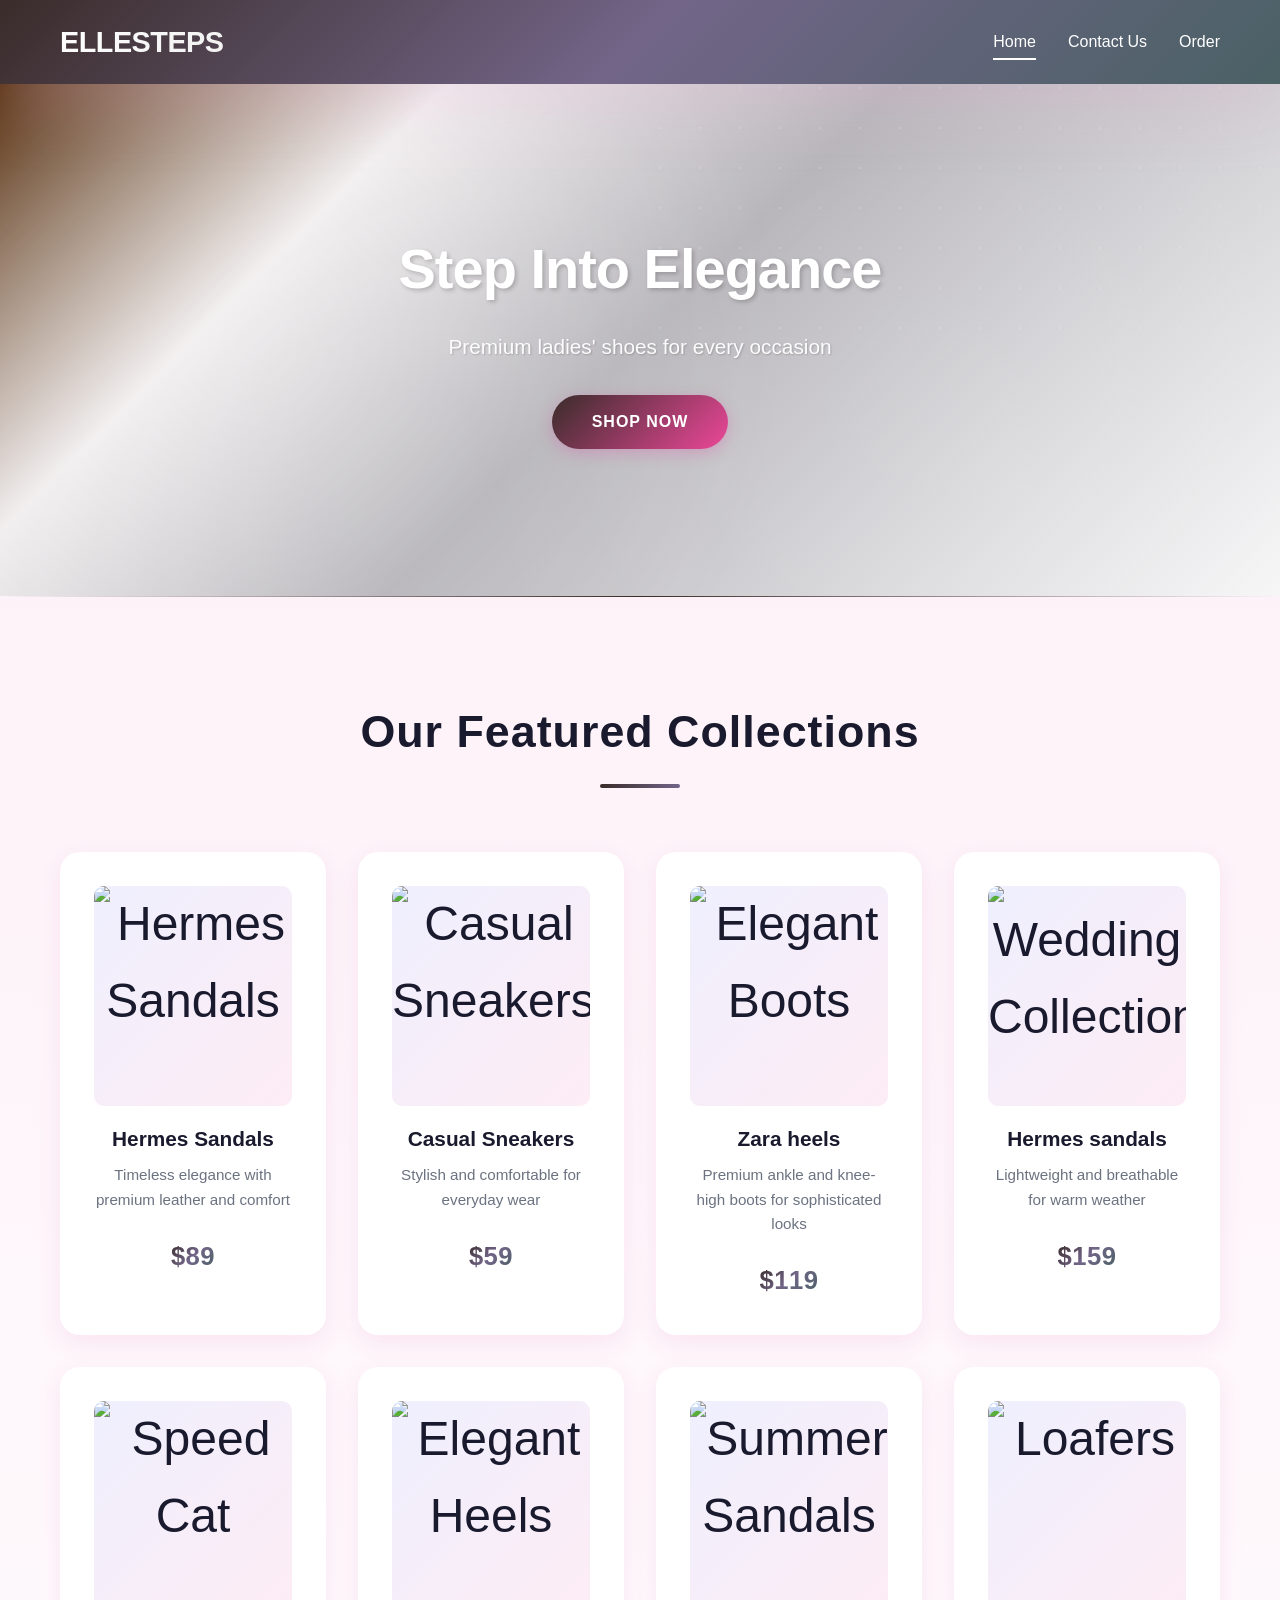
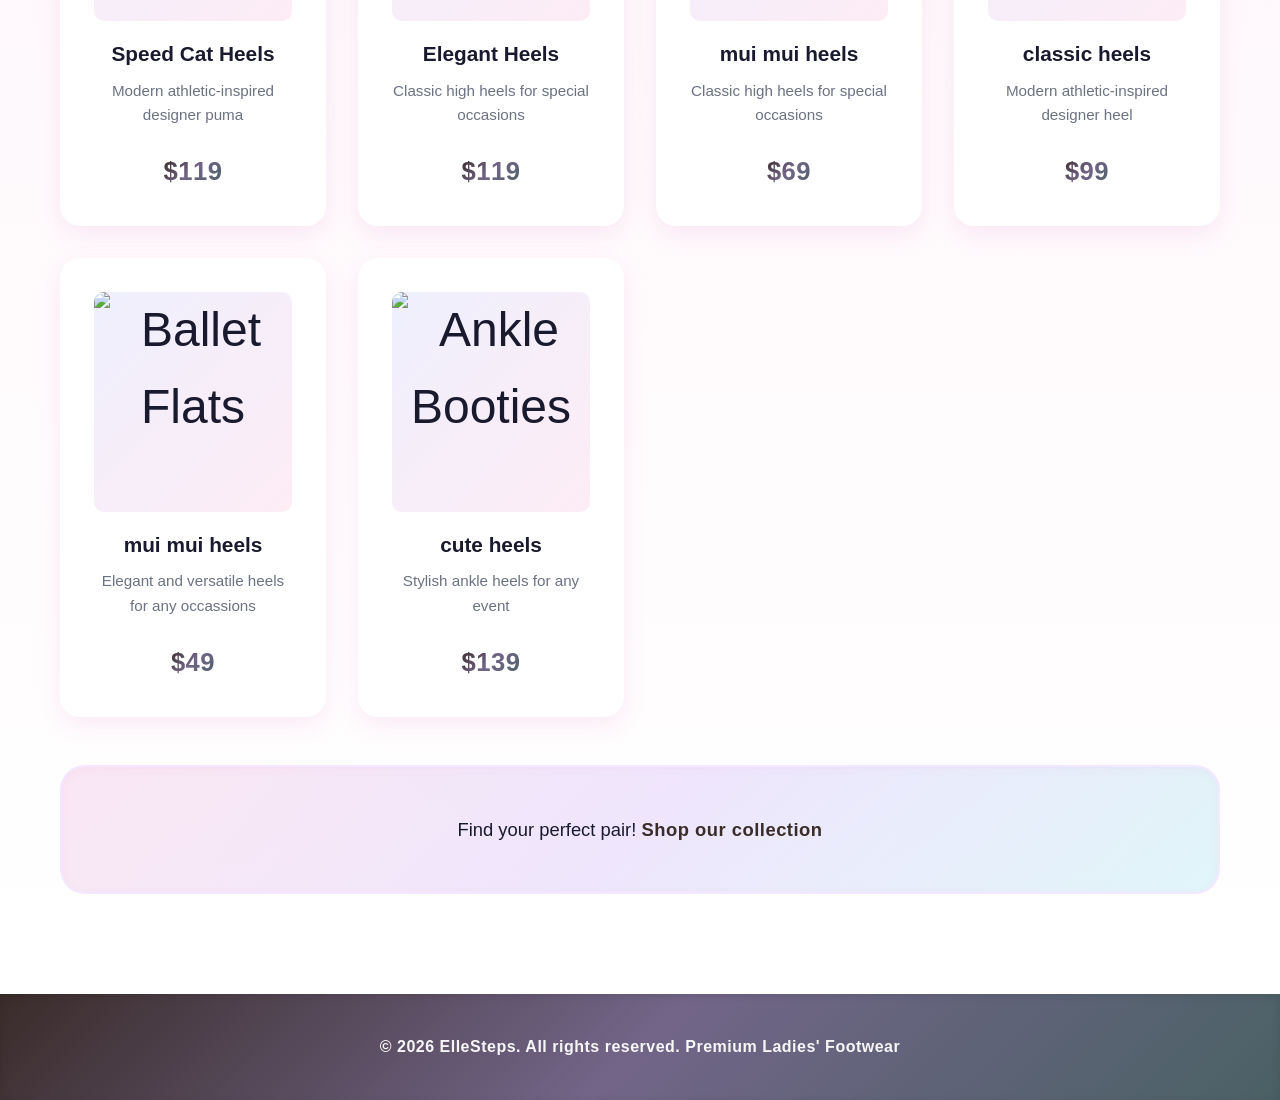
==== index.html @ 073433c5 "Add files via upload" ====
<!DOCTYPE html>
<html lang="en">
<head>
    <meta charset="UTF-8">
    <meta name="viewport" content="width=device-width, initial-scale=1.0">
    <title>Welcome - Elegant Ladies Shoes Shop</title>
    <link rel="stylesheet" href="style.css">
</head>
<body>
    <!-- Navigation -->
    <nav class="navbar">
        <div class="container">
            <div class="logo">ElleSteps</div>
            <ul class="nav-links">
                <li><a href="index.html" class="active">Home</a></li>
                <li><a href="contact.html">Contact Us</a></li>
                <li><a href="order.html">Order</a></li>
            </ul>
        </div>
    </nav>

    <!-- Hero Section -->
    <section class="hero">
        <div class="container">
            <div class="hero-content">
                <h1>Step Into Elegance</h1>
                <p>Premium ladies' shoes for every occasion</p>
                <a href="order.html" class="btn btn-primary">Shop Now</a>
            </div>
        </div>
    </section>

    <!-- Featured Items Section -->
    <section class="featured">
        <div class="container">
            <h2>Our Featured Collections</h2>
            <div class="items-grid">
                <div class="item-card">
                    <div class="item-image">
                        <img src="images/shoe1.jpg" alt="Hermes Sandals">
                    </div>
                    <h3>Hermes Sandals</h3>
                    <p>Timeless elegance with premium leather and comfort</p>
                    <span class="price">$89</span>
                </div>
                <div class="item-card">
                    <div class="item-image">
                        <img src="images/shoe2.jpg" alt="Casual Sneakers">
                    </div>
                    <h3>Casual Sneakers</h3>
                    <p>Stylish and comfortable for everyday wear</p>
                    <span class="price">$59</span>
                </div>
                <div class="item-card">
                    <div class="item-image">
                        <img src="images/shoe3.jpg" alt="Elegant Boots">
                    </div>
                    <h3>Zara heels</h3>
                    <p>Premium ankle and knee-high boots for sophisticated looks</p>
                    <span class="price">$119</span>
                </div>
                <div class="item-card">
                    <div class="item-image">
                        <img src="images/shoe4.jpg" alt="Wedding Collection">
                    </div>
                    <h3>Hermes sandals</h3>
                    <p>Lightweight and breathable for warm weather</p>
                    <span class="price">$159</span>
                </div>
                <div class="item-card">
                    <div class="item-image">
                        <img src="images/shoe5.jpg" alt="Speed Cat">
                    </div>
                    <h3>Speed Cat Heels</h3>
                    <p>Modern athletic-inspired designer puma</p>
                    <span class="price">$119</span>
                </div>
                <div class="item-card">
                    <div class="item-image">
                        <img src="images/shoe6.jpg" alt="Elegant Heels">
                    </div>
                    <h3>Elegant Heels</h3>
                    <p>Classic high heels for special occasions</p>
                    <span class="price">$119</span>
                </div>
                <div class="item-card">
                    <div class="item-image">
                        <img src="images/shoe7.jpg" alt="Summer Sandals">
                    </div>
                    <h3>mui mui heels</h3>
                    <p>Classic high heels for special occasions</p>
                    <span class="price">$69</span>
                </div>
                <div class="item-card">
                    <div class="item-image">
                        <img src="images/shoe8.jpg" alt="Loafers">
                    </div>
                    <h3>classic heels</h3>
                    <p>Modern athletic-inspired designer heel</p>
                    <span class="price">$99</span>
                </div>
                <div class="item-card">
                    <div class="item-image">
                        <img src="images/shoe9.jpg" alt="Ballet Flats">
                    </div>
                    <h3>mui mui heels</h3>
                    <p>Elegant and versatile heels for any occassions</p>
                    <span class="price">$49</span>
                </div>
                <div class="item-card">
                    <div class="item-image">
                        <img src="images/shoe10.jpg" alt="Ankle Booties">
                    </div>
                    <h3>cute heels</h3>
                    <p>Stylish ankle heels for any event</p>
                    <span class="price">$139</span>
                </div>
            </div>
            <div class="cta-section">
                <p>Find your perfect pair! <a href="order.html" class="link">Shop our collection</a></p>
            </div>
        </div>
    </section>

    <!-- Footer -->
    <footer class="footer">
        <div class="container">
            <p>&copy; 2026 ElleSteps. All rights reserved. Premium Ladies' Footwear</p>
        </div>
    </footer>
</body>
</html>
---- style.css ----
/* ===================================
   Global Styles & Variables
   =================================== */

:root {
    --primary-color: #3a2c2a;
    --primary-dark: #2e2a2c;
    --secondary-color: #726588;
    --accent-color: #4a6165;
    --success-color: #424444;
    --danger-color: #343232;
    --warning-color: #dddbd8;
    --light-bg: #fdf2f8;
    --dark-text: #1a1a2e;
    --light-text: #6b7280;
    --border-color: #f3e8ff;
    --shadow: 0 10px 40px rgba(235, 231, 233, 0.15);
    --shadow-lg: 0 25px 60px rgba(227, 180, 211, 0.25);
    --transition: all 0.4s cubic-bezier(0.34, 1.56, 0.64, 1);
}

* {
    margin: 0;
    padding: 0;
    box-sizing: border-box;
}

html {
    scroll-behavior: smooth;
}

body {
    font-family: 'Segoe UI', Tahoma, Geneva, Verdana, sans-serif;
    color: var(--dark-text);
    background-color: #ffffff;
    line-height: 1.6;
}

.container {
    max-width: 1200px;
    margin: 0 auto;
    padding: 0 20px;
}

/* ===================================
   Navigation & Header
   =================================== */

.navbar {
    background: linear-gradient(135deg, var(--primary-color) 0%, var(--secondary-color) 50%, var(--accent-color) 100%);
    padding: 1.2rem 0;
    position: sticky;
    top: 0;
    z-index: 1000;
    box-shadow: var(--shadow-lg);
    backdrop-filter: blur(10px);
}

.navbar .container {
    display: flex;
    justify-content: space-between;
    align-items: center;
}

.logo {
    font-size: 1.8rem;
    font-weight: 700;
    color: #ffffff;
    letter-spacing: -0.5px;
    text-transform: uppercase;
    background: linear-gradient(135deg, #ffffff 0%, #f0f0f0 100%);
    -webkit-background-clip: text;
    -webkit-text-fill-color: transparent;
    background-clip: text;
}

.nav-links {
    display: flex;
    list-style: none;
    gap: 2rem;
}

.nav-links a {
    color: #ffffff;
    text-decoration: none;
    font-weight: 500;
    position: relative;
    transition: var(--transition);
    padding: 0.5rem 0;
}

.nav-links a::after {
    content: '';
    position: absolute;
    width: 0;
    height: 2px;
    bottom: -2px;
    left: 0;
    background-color: #ffffff;
    transition: width 0.3s ease;
}

.nav-links a:hover::after,
.nav-links a.active::after {
    width: 100%;
}

.nav-links a:hover {
    opacity: 0.8;
}

/* ===================================
   Hero Section
   =================================== */

.hero {
    background: linear-gradient(135deg, #512805 0%, #f1eeef 25%, #b6b4b9 50%, #f6f6f7 100%);
    color: #ffffff;
    padding: 140px 20px;
    text-align: center;
    position: relative;
    overflow: hidden;
}

.hero::before {
    content: '';
    position: absolute;
    top: -50%;
    right: -50%;
    width: 100%;
    height: 100%;
    background: radial-gradient(circle, rgba(255, 255, 255, 0.15) 1px, transparent 1px);
    background-size: 40px 40px;
    animation: moveBackground 20s linear infinite;
    pointer-events: none;
}

.hero::after {
    content: '';
    position: absolute;
    top: 0;
    left: 0;
    right: 0;
    bottom: 0;
    background-image: 
        radial-gradient(circle at 20% 50%, rgba(255, 255, 255, 0.15) 0%, transparent 50%),
        radial-gradient(circle at 80% 80%, rgba(255, 255, 255, 0.1) 0%, transparent 50%);
    pointer-events: none;
}

.hero-content {
    position: relative;
    z-index: 1;
    animation: slideInDown 0.8s ease;
}

.hero h1 {
    font-size: 3.5rem;
    margin-bottom: 1rem;
    font-weight: 800;
    letter-spacing: -1px;
    text-shadow: 2px 2px 4px rgba(0, 0, 0, 0.2);
}

.hero p {
    font-size: 1.3rem;
    margin-bottom: 2rem;
    opacity: 0.95;
    text-shadow: 1px 1px 2px rgba(0, 0, 0, 0.2);
}

/* ===================================
   Buttons
   =================================== */

.btn {
    display: inline-block;
    padding: 0.875rem 2.5rem;
    border: none;
    border-radius: 50px;
    font-size: 1rem;
    font-weight: 700;
    cursor: pointer;
    transition: var(--transition);
    text-transform: uppercase;
    letter-spacing: 1px;
    text-decoration: none;
    position: relative;
    overflow: hidden;
    box-shadow: 0 4px 15px rgba(217, 70, 166, 0.3);
}

.btn::before {
    content: '';
    position: absolute;
    top: 50%;
    left: 50%;
    width: 0;
    height: 0;
    border-radius: 50%;
    background: rgba(255, 255, 255, 0.3);
    transform: translate(-50%, -50%);
    transition: width 0.6s, height 0.6s;
}

.btn:hover::before {
    width: 300px;
    height: 300px;
}

.btn-primary {
    background: linear-gradient(135deg, var(--primary-color) 0%, #ec4899 100%);
    color: #ffffff;
}

.btn-primary:hover {
    transform: translateY(-3px);
    box-shadow: 0 8px 30px rgba(217, 70, 166, 0.5);
}

.btn-secondary {
    background: linear-gradient(135deg, #94a3b8 0%, #64748b 100%);
    color: #ffffff;
}

.btn-secondary:hover {
    transform: translateY(-3px);
    box-shadow: 0 8px 30px rgba(100, 116, 139, 0.4);
}

.btn-danger {
    background: linear-gradient(135deg, var(--danger-color) 0%, #dc2626 100%);
    color: #ffffff;
    padding: 0.6rem 1.2rem;
    font-size: 0.9rem;
    box-shadow: 0 4px 15px rgba(239, 68, 68, 0.3);
}

.btn-danger:hover {
    transform: translateY(-2px);
    box-shadow: 0 5px 20px rgba(239, 68, 68, 0.4);
}

/* ===================================
   Featured Section
   =================================== */

.featured {
    padding: 100px 20px;
    background: linear-gradient(180deg, var(--light-bg) 0%, #ffffff 100%);
    position: relative;
}

.featured::before {
    content: '';
    position: absolute;
    top: 0;
    left: 0;
    right: 0;
    height: 1px;
    background: linear-gradient(90deg, transparent, var(--primary-color), transparent);
}

.featured h2 {
    font-size: 2.8rem;
    margin-bottom: 4rem;
    text-align: center;
    position: relative;
    display: inline-block;
    width: 100%;
    font-weight: 800;
    letter-spacing: 1px;
}

.featured h2::after {
    content: '';
    display: block;
    width: 80px;
    height: 4px;
    background: linear-gradient(90deg, var(--primary-color), var(--secondary-color));
    margin: 1rem auto 0;
    border-radius: 2px;
}

.items-grid {
    display: grid;
    grid-template-columns: repeat(auto-fit, minmax(250px, 1fr));
    gap: 2rem;
    margin-bottom: 3rem;
}

.item-card {
    background: #ffffff;
    border-radius: 20px;
    padding: 2rem;
    text-align: center;
    box-shadow: 0 8px 25px rgba(217, 70, 166, 0.1);
    transition: var(--transition);
    border: 2px solid transparent;
    position: relative;
    overflow: hidden;
}

.item-card::before {
    content: '';
    position: absolute;
    top: 0;
    left: -100%;
    width: 100%;
    height: 4px;
    background: linear-gradient(90deg, var(--primary-color), var(--accent-color), var(--secondary-color));
    animation: none;
}

.item-card:hover::before {
    left: 100%;
    animation: slideRight 0.6s ease;
}

.item-card::after {
    content: '';
    position: absolute;
    top: 0;
    left: 0;
    right: 0;
    bottom: 0;
    background: radial-gradient(circle at var(--mouse-x, 50%) var(--mouse-y, 50%), rgba(217, 70, 166, 0.1), transparent 80%);
    opacity: 0;
    transition: opacity 0.3s;
    pointer-events: none;
}

.item-card:hover::after {
    opacity: 1;
}

.item-card:hover {
    transform: translateY(-15px) scale(1.02);
    box-shadow: var(--shadow-lg);
    border-color: var(--primary-color);
}

.item-image {
    font-size: 3rem;
    margin-bottom: 1rem;
    animation: float 3s ease-in-out infinite;
    width: 100%;
    height: 220px;
    overflow: hidden;
    border-radius: 10px;
    display: flex;
    align-items: center;
    justify-content: center;
    background: linear-gradient(135deg, rgba(99, 102, 241, 0.1), rgba(236, 72, 153, 0.1));
}

.item-image img {
    width: 100%;
    height: 100%;
    object-fit: cover;
    transition: var(--transition);
}

.item-card:hover .item-image img {
    transform: scale(1.05);
}

.item-card h3 {
    font-size: 1.3rem;
    margin-bottom: 0.5rem;
    color: var(--dark-text);
}

.item-card p {
    color: var(--light-text);
    margin-bottom: 1.5rem;
    font-size: 0.95rem;
}

.price {
    font-size: 1.6rem;
    font-weight: 800;
    background: linear-gradient(135deg, var(--primary-color), var(--secondary-color), var(--accent-color));
    -webkit-background-clip: text;
    -webkit-text-fill-color: transparent;
    background-clip: text;
    letter-spacing: 0.5px;
}

.cta-section {
    text-align: center;
    padding: 3rem;
    background: linear-gradient(135deg, rgba(217, 70, 166, 0.12), rgba(124, 58, 237, 0.12), rgba(6, 182, 212, 0.12));
    border: 2px solid var(--border-color);
    border-radius: 25px;
    font-size: 1.15rem;
    position: relative;
    overflow: hidden;
    box-shadow: inset 0 2px 10px rgba(217, 70, 166, 0.05);
}

.cta-section::before {
    content: '';
    position: absolute;
    top: 0;
    left: -100%;
    width: 100%;
    height: 100%;
    background: linear-gradient(90deg, transparent, rgba(255, 255, 255, 0.3), transparent);
    transition: left 0.6s ease;
    pointer-events: none;
}

.cta-section:hover::before {
    left: 100%;
}

.cta-section .link {
    color: var(--primary-color);
    font-weight: 700;
    text-decoration: none;
    position: relative;
    letter-spacing: 0.5px;
}

.cta-section .link::after {
    content: '';
    position: absolute;
    width: 0;
    height: 3px;
    bottom: -3px;
    left: 0;
    background: linear-gradient(90deg, var(--primary-color), var(--accent-color));
    transition: width 0.4s cubic-bezier(0.34, 1.56, 0.64, 1);
    border-radius: 2px;
}

.cta-section .link:hover::after {
    width: 100%;
}

/* ===================================
   Contact Section
   =================================== */

.contact-section {
    padding: 80px 20px;
    background: linear-gradient(180deg, var(--light-bg) 0%, #ffffff 100%);
}

.section-header {
    text-align: center;
    margin-bottom: 4rem;
}

.section-header h1 {
    font-size: 2.5rem;
    margin-bottom: 1rem;
    position: relative;
    display: inline-block;
    font-weight: 800;
    letter-spacing: 1px;
}

.section-header h1::after {
    content: '';
    display: block;
    width: 100px;
    height: 5px;
    background: linear-gradient(90deg, var(--primary-color), var(--accent-color));
    margin: 1rem auto 0;
    border-radius: 3px;
    box-shadow: 0 4px 15px rgba(217, 70, 166, 0.3);
}

.section-header p {
    color: var(--light-text);
    font-size: 1.1rem;
    max-width: 600px;
    margin: 0 auto;
}

.contact-container {
    display: grid;
    grid-template-columns: 1fr 1fr;
    gap: 3rem;
    align-items: start;
}

.contact-form-wrapper {
    background: #ffffff;
    padding: 3rem;
    border-radius: 25px;
    box-shadow: 0 12px 40px rgba(217, 70, 166, 0.12);
    border: 2px solid var(--border-color);
    position: relative;
    overflow: hidden;
}

.contact-form-wrapper::before {
    content: '';
    position: absolute;
    top: -1px;
    left: 0;
    right: 0;
    height: 3px;
    background: linear-gradient(90deg, var(--primary-color), var(--secondary-color), var(--accent-color));
}

.contact-form {
    display: flex;
    flex-direction: column;
    gap: 1.5rem;
}

.form-group {
    display: flex;
    flex-direction: column;
    gap: 0.5rem;
}

.form-group label {
    font-weight: 700;
    color: var(--dark-text);
    font-size: 0.95rem;
    letter-spacing: 0.3px;
}

.form-group input,
.form-group textarea {
    padding: 0.875rem 1rem;
    border: 2px solid var(--border-color);
    border-radius: 12px;
    font-size: 1rem;
    font-family: inherit;
    transition: var(--transition);
    background: #ffffff;
    position: relative;
}

.form-group input::placeholder,
.form-group textarea::placeholder {
    color: #cbd5e1;
}

.form-group input:focus,
.form-group textarea:focus {
    outline: none;
    border-color: var(--primary-color);
    box-shadow: 0 0 0 4px rgba(217, 70, 166, 0.15);
    transform: translateY(-2px);
}

.form-group textarea {
    resize: vertical;
    min-height: 150px;
}

.error-message {
    display: none;
    color: var(--danger-color);
    font-size: 0.85rem;
    font-weight: 500;
}

.error-message.show {
    display: block;
}

.success-message {
    padding: 2rem;
    background: linear-gradient(135deg, rgba(16, 185, 129, 0.15), rgba(6, 182, 212, 0.15));
    border: 2px solid var(--success-color);
    border-radius: 15px;
    color: var(--success-color);
    font-weight: 700;
    text-align: center;
    margin-top: 1.5rem;
    box-shadow: 0 8px 25px rgba(16, 185, 129, 0.15);
    animation: slideInDown 0.5s ease;
}

.contact-info {
    background: linear-gradient(135deg, var(--primary-color) 0%, var(--secondary-color) 50%, var(--accent-color) 100%);
    color: #ffffff;
    padding: 3rem;
    border-radius: 25px;
    box-shadow: var(--shadow-lg);
    position: relative;
    overflow: hidden;
}

.contact-info::before {
    content: '';
    position: absolute;
    top: -50%;
    right: -50%;
    width: 500px;
    height: 500px;
    background: rgba(255, 255, 255, 0.1);
    border-radius: 50%;
    animation: float 6s ease-in-out infinite;
}

.contact-info::after {
    content: '';
    position: absolute;
    bottom: -30%;
    left: -30%;
    width: 400px;
    height: 400px;
    background: rgba(255, 255, 255, 0.08);
    border-radius: 50%;
    animation: float 8s ease-in-out infinite reverse;
}

.contact-info h3 {
    font-size: 2rem;
    margin-bottom: 2.5rem;
    position: relative;
    z-index: 1;
    font-weight: 800;
    letter-spacing: 1px;
}

.info-item {
    margin-bottom: 2.5rem;
    padding-bottom: 2.5rem;
    border-bottom: 2px solid rgba(255, 255, 255, 0.2);
    position: relative;
    z-index: 1;
    transition: var(--transition);
}

.info-item:last-child {
    border-bottom: none;
}

.info-item:hover {
    transform: translateX(10px);
}

.info-item strong {
    font-size: 1.1rem;
    display: block;
    margin-bottom: 0.7rem;
    letter-spacing: 0.5px;
}

.info-item p {
    opacity: 0.9;
    line-height: 1.8;
}

/* ===================================
   Order Section
   =================================== */

.order-section {
    padding: 80px 20px;
    background: linear-gradient(180deg, var(--light-bg) 0%, #ffffff 100%);
}

.order-form-wrapper {
    background: #ffffff;
    padding: 3.5rem;
    border-radius: 25px;
    box-shadow: 0 12px 40px rgba(217, 70, 166, 0.12);
    border: 2px solid var(--border-color);
    max-width: 900px;
    margin: 0 auto;
    position: relative;
    overflow: hidden;
}

.order-form-wrapper::before {
    content: '';
    position: absolute;
    top: -1px;
    left: 0;
    right: 0;
    height: 3px;
    background: linear-gradient(90deg, var(--primary-color), var(--secondary-color), var(--accent-color));
}

.order-form {
    display: flex;
    flex-direction: column;
    gap: 2rem;
}

.form-fieldset {
    border: 2px solid var(--border-color);
    border-radius: 20px;
    padding: 2rem;
    background: linear-gradient(135deg, rgba(217, 70, 166, 0.05), rgba(124, 58, 237, 0.05));
    transition: var(--transition);
    position: relative;
    box-shadow: inset 0 2px 10px rgba(217, 70, 166, 0.05);
}

.form-fieldset:hover {
    border-color: var(--primary-color);
    box-shadow: 0 8px 30px rgba(217, 70, 166, 0.15), inset 0 2px 10px rgba(217, 70, 166, 0.08);
    transform: translateY(-2px);
}

.form-fieldset legend {
    font-size: 1.4rem;
    font-weight: 800;
    color: var(--dark-text);
    padding: 0 1.2rem;
    margin-left: -1.2rem;
    background: linear-gradient(135deg, var(--primary-color), var(--secondary-color));
    -webkit-background-clip: text;
    -webkit-text-fill-color: transparent;
    background-clip: text;
    letter-spacing: 0.5px;
}

.form-row {
    display: grid;
    grid-template-columns: repeat(auto-fit, minmax(200px, 1fr));
    gap: 1.5rem;
}

.form-group select {
    padding: 0.875rem 1rem;
    border: 2px solid var(--border-color);
    border-radius: 12px;
    font-size: 1rem;
    font-family: inherit;
    transition: var(--transition);
    background: #ffffff;
    cursor: pointer;
    color: var(--dark-text);
}

.form-group select:hover {
    border-color: var(--primary-color);
}

.form-group select:focus {
    outline: none;
    border-color: var(--primary-color);
    box-shadow: 0 0 0 4px rgba(217, 70, 166, 0.15);
    transform: translateY(-2px);
}

.item-group {
    background: linear-gradient(135deg, rgba(217, 70, 166, 0.05), rgba(124, 58, 237, 0.05));
    padding: 1.8rem;
    border-radius: 15px;
    border: 2px solid var(--border-color);
    position: relative;
    transition: var(--transition);
}

.item-group:hover {
    border-color: var(--primary-color);
    box-shadow: 0 8px 25px rgba(217, 70, 166, 0.12);
}

.item-group .form-row {
    gap: 1rem;
}

.item-group .quantity-input {
    max-width: 150px;
}

.remove-item {
    align-self: flex-end;
    padding: 0.5rem 1rem !important;
    font-size: 0.85rem !important;
}

.form-actions {
    display: flex;
    gap: 1.5rem;
    justify-content: center;
    margin-top: 2.5rem;
    flex-wrap: wrap;
}

.form-actions button {
    min-width: 160px;
}

/* ===================================
   Footer
   =================================== */

.footer {
    background: linear-gradient(135deg, var(--primary-color) 0%, var(--secondary-color) 50%, var(--accent-color) 100%);
    color: #ffffff;
    text-align: center;
    padding: 2.5rem;
    margin-top: auto;
    font-weight: 600;
    letter-spacing: 0.5px;
    box-shadow: inset 0 2px 10px rgba(0, 0, 0, 0.1);
}

.footer p {
    opacity: 0.95;
    margin: 0;
}

/* ===================================
   Animations
   =================================== */

@keyframes slideInDown {
    from {
        opacity: 0;
        transform: translateY(-40px);
    }
    to {
        opacity: 1;
        transform: translateY(0);
    }
}

@keyframes float {
    0%, 100% {
        transform: translateY(0px);
    }
    50% {
        transform: translateY(-15px);
    }
}

@keyframes slideRight {
    from {
        left: -100%;
    }
    to {
        left: 100%;
    }
}

@keyframes moveBackground {
    0% {
        transform: translate(0, 0);
    }
    100% {
        transform: translate(40px, 40px);
    }
}

@keyframes fadeIn {
    from {
        opacity: 0;
    }
    to {
        opacity: 1;
    }
}

@keyframes pulse {
    0%, 100% {
        opacity: 1;
    }
    50% {
        opacity: 0.7;
    }
}

@keyframes shimmer {
    0% {
        background-position: -1000px 0;
    }
    100% {
        background-position: 1000px 0;
    }
}

/* ===================================
   Responsive Design
   =================================== */

@media (max-width: 768px) {
    .nav-links {
        gap: 1rem;
        font-size: 0.9rem;
    }

    .hero {
        padding: 80px 20px;
    }

    .hero h1 {
        font-size: 2rem;
    }

    .hero p {
        font-size: 1rem;
    }

    .featured {
        padding: 60px 20px;
    }

    .featured h2 {
        font-size: 2rem;
    }

    .section-header h1 {
        font-size: 2rem;
    }

    .items-grid {
        grid-template-columns: 1fr;
        gap: 1.5rem;
    }

    .contact-container {
        grid-template-columns: 1fr;
        gap: 2rem;
    }

    .contact-info {
        order: 2;
        padding: 2rem;
    }

    .contact-form-wrapper {
        order: 1;
        padding: 2rem;
    }

    .form-row {
        grid-template-columns: 1fr;
    }

    .form-actions {
        flex-direction: column;
    }

    .form-actions button {
        width: 100%;
    }

    .order-form-wrapper {
        padding: 2rem;
    }

    .form-fieldset {
        padding: 1.5rem;
    }

    .contact-section {
        padding: 60px 20px;
    }

    .order-section {
        padding: 60px 20px;
    }
}

@media (max-width: 480px) {
    .hero {
        padding: 60px 20px;
    }

    .hero h1 {
        font-size: 1.5rem;
    }

    .logo {
        font-size: 1.3rem;
    }

    .nav-links {
        gap: 0.5rem;
        font-size: 0.8rem;
    }

    .featured {
        padding: 40px 20px;
    }

    .featured h2 {
        font-size: 1.5rem;
    }

    .item-card {
        padding: 1.5rem;
    }

    .contact-section {
        padding: 40px 20px;
    }

    .order-section {
        padding: 40px 20px;
    }

    .section-header h1 {
        font-size: 1.5rem;
    }

    .contact-form-wrapper,
    .order-form-wrapper {
        padding: 1.5rem;
    }
}

/* ===================================
   Print Styles
   =================================== */

@media print {
    .navbar {
        position: static;
    }

    .btn {
        border: 1px solid #000;
    }
}
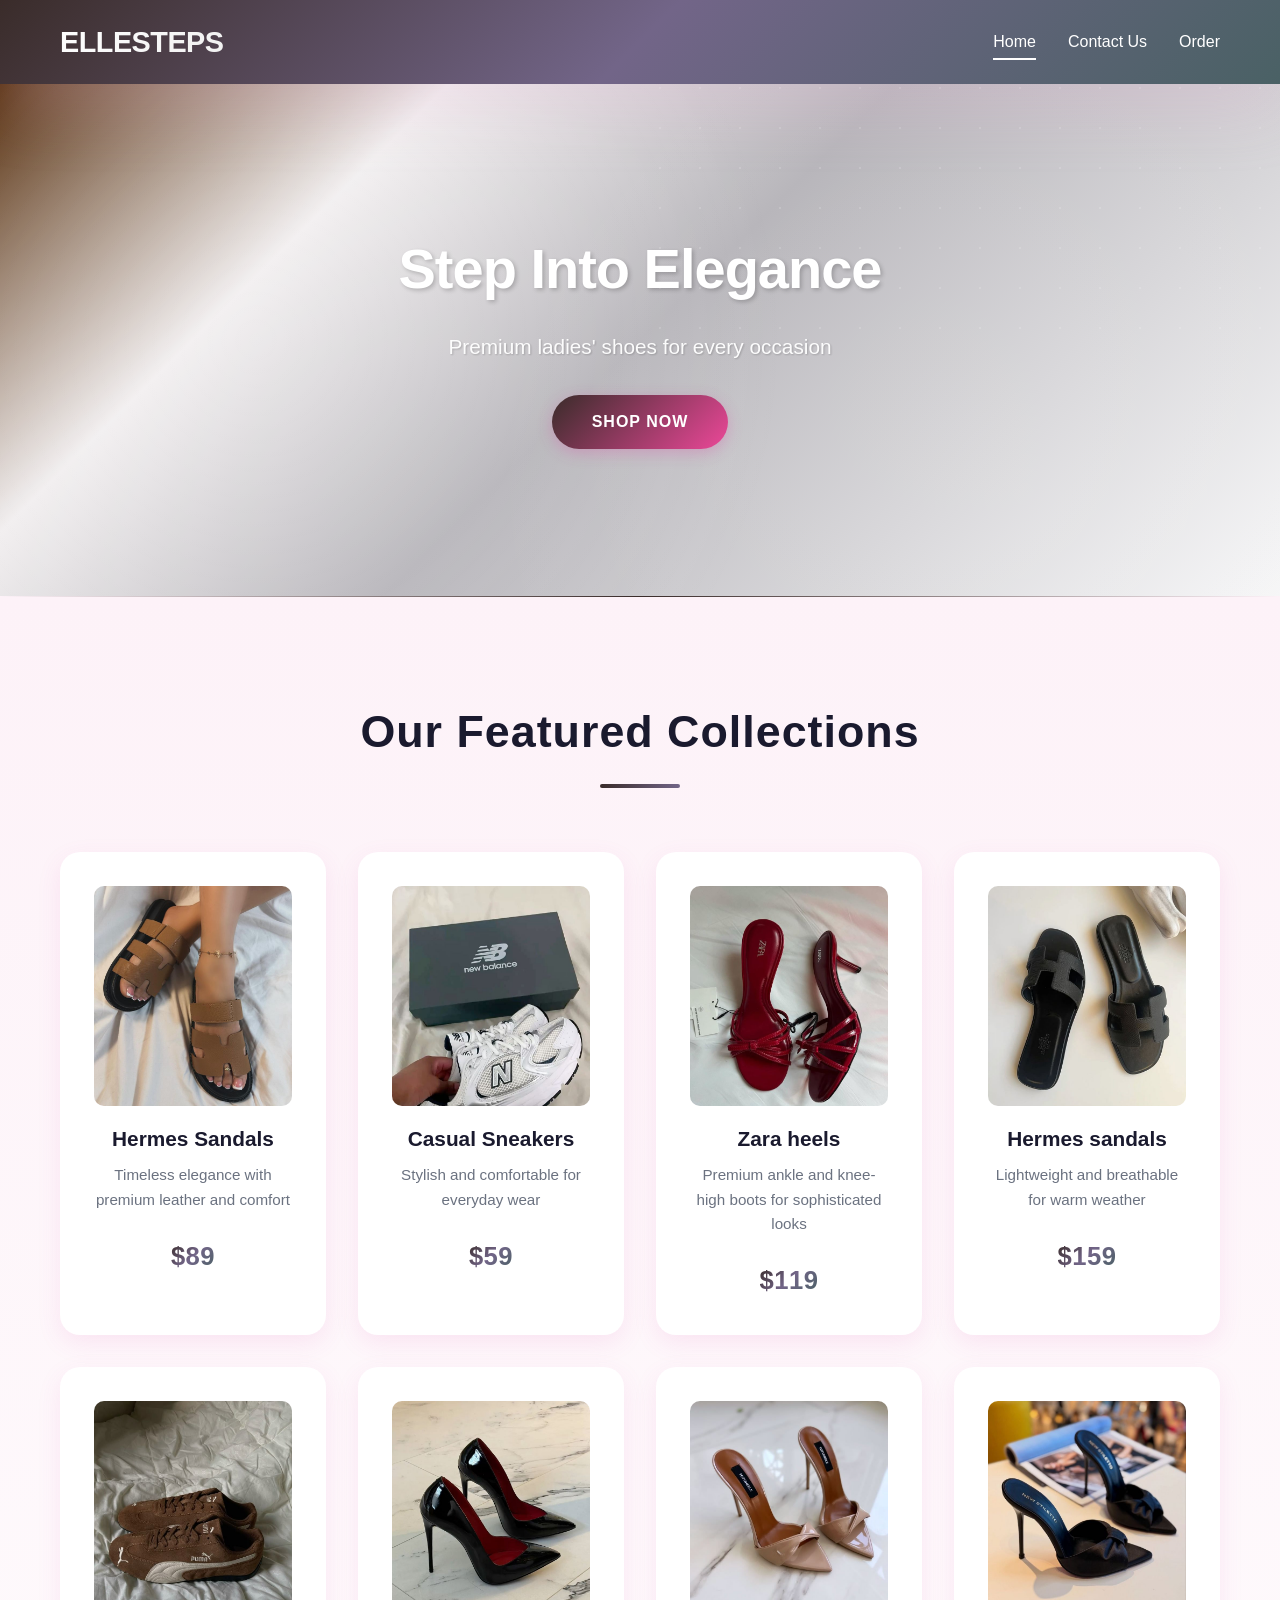
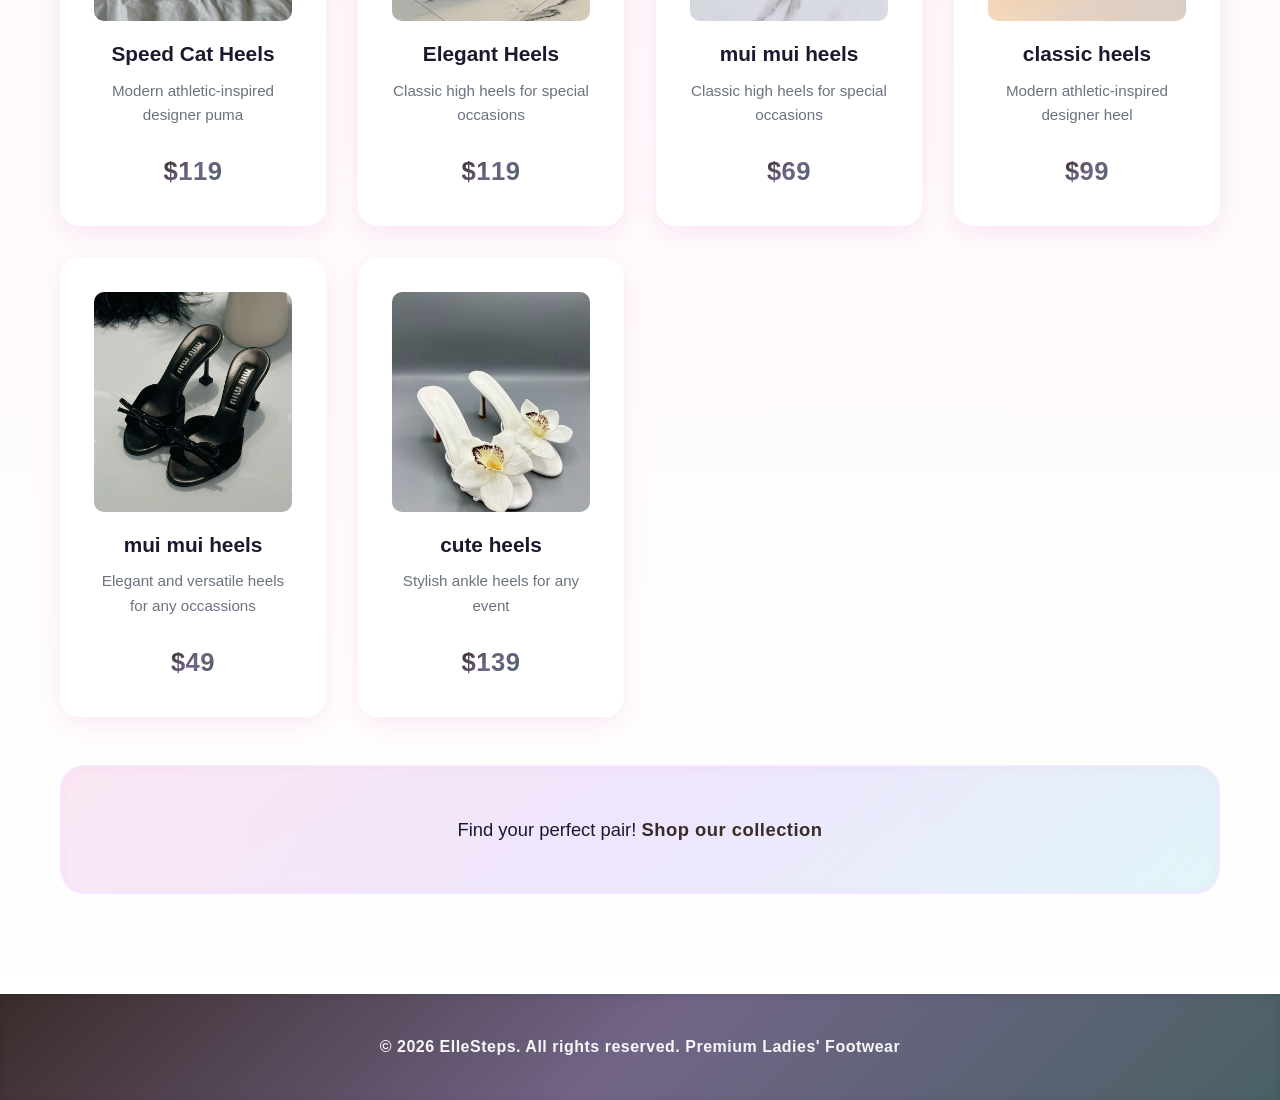
==== commit 5986d39d: "Fix HTML encoding issues in index.html" ====
--- a/index.html
+++ b/index.html
@@ -37,7 +37,7 @@
             <div class="items-grid">
                 <div class="item-card">
                     <div class="item-image">
-                        <img src="images/shoe1.jpg" alt="Hermes Sandals">
+                        <img src="shoe1.jpg" alt="Hermes Sandals">
                     </div>
                     <h3>Hermes Sandals</h3>
                     <p>Timeless elegance with premium leather and comfort</p>
@@ -45,7 +45,7 @@
                 </div>
                 <div class="item-card">
                     <div class="item-image">
-                        <img src="images/shoe2.jpg" alt="Casual Sneakers">
+                        <img src="shoe2.jpg" alt="Casual Sneakers">
                     </div>
                     <h3>Casual Sneakers</h3>
                     <p>Stylish and comfortable for everyday wear</p>
@@ -53,7 +53,7 @@
                 </div>
                 <div class="item-card">
                     <div class="item-image">
-                        <img src="images/shoe3.jpg" alt="Elegant Boots">
+                        <img src="shoe3.jpg" alt="Elegant Boots">
                     </div>
                     <h3>Zara heels</h3>
                     <p>Premium ankle and knee-high boots for sophisticated looks</p>
@@ -61,7 +61,7 @@
                 </div>
                 <div class="item-card">
                     <div class="item-image">
-                        <img src="images/shoe4.jpg" alt="Wedding Collection">
+                        <img src="shoe4.jpg" alt="Wedding Collection">
                     </div>
                     <h3>Hermes sandals</h3>
                     <p>Lightweight and breathable for warm weather</p>
@@ -69,7 +69,7 @@
                 </div>
                 <div class="item-card">
                     <div class="item-image">
-                        <img src="images/shoe5.jpg" alt="Speed Cat">
+                        <img src="shoe5.jpg" alt="Speed Cat">
                     </div>
                     <h3>Speed Cat Heels</h3>
                     <p>Modern athletic-inspired designer puma</p>
@@ -77,7 +77,7 @@
                 </div>
                 <div class="item-card">
                     <div class="item-image">
-                        <img src="images/shoe6.jpg" alt="Elegant Heels">
+                        <img src="shoe6.jpg" alt="Elegant Heels">
                     </div>
                     <h3>Elegant Heels</h3>
                     <p>Classic high heels for special occasions</p>
@@ -85,7 +85,7 @@
                 </div>
                 <div class="item-card">
                     <div class="item-image">
-                        <img src="images/shoe7.jpg" alt="Summer Sandals">
+                        <img src="shoe7.jpg" alt="Summer Sandals">
                     </div>
                     <h3>mui mui heels</h3>
                     <p>Classic high heels for special occasions</p>
@@ -93,7 +93,7 @@
                 </div>
                 <div class="item-card">
                     <div class="item-image">
-                        <img src="images/shoe8.jpg" alt="Loafers">
+                        <img src="shoe8.jpg" alt="Loafers">
                     </div>
                     <h3>classic heels</h3>
                     <p>Modern athletic-inspired designer heel</p>
@@ -101,7 +101,7 @@
                 </div>
                 <div class="item-card">
                     <div class="item-image">
-                        <img src="images/shoe9.jpg" alt="Ballet Flats">
+                        <img src="shoe9.jpg" alt="Ballet Flats">
                     </div>
                     <h3>mui mui heels</h3>
                     <p>Elegant and versatile heels for any occassions</p>
@@ -109,7 +109,7 @@
                 </div>
                 <div class="item-card">
                     <div class="item-image">
-                        <img src="images/shoe10.jpg" alt="Ankle Booties">
+                        <img src="shoe10.jpg" alt="Ankle Booties">
                     </div>
                     <h3>cute heels</h3>
                     <p>Stylish ankle heels for any event</p>
@@ -130,3 +130,4 @@
     </footer>
 </body>
 </html>
+
